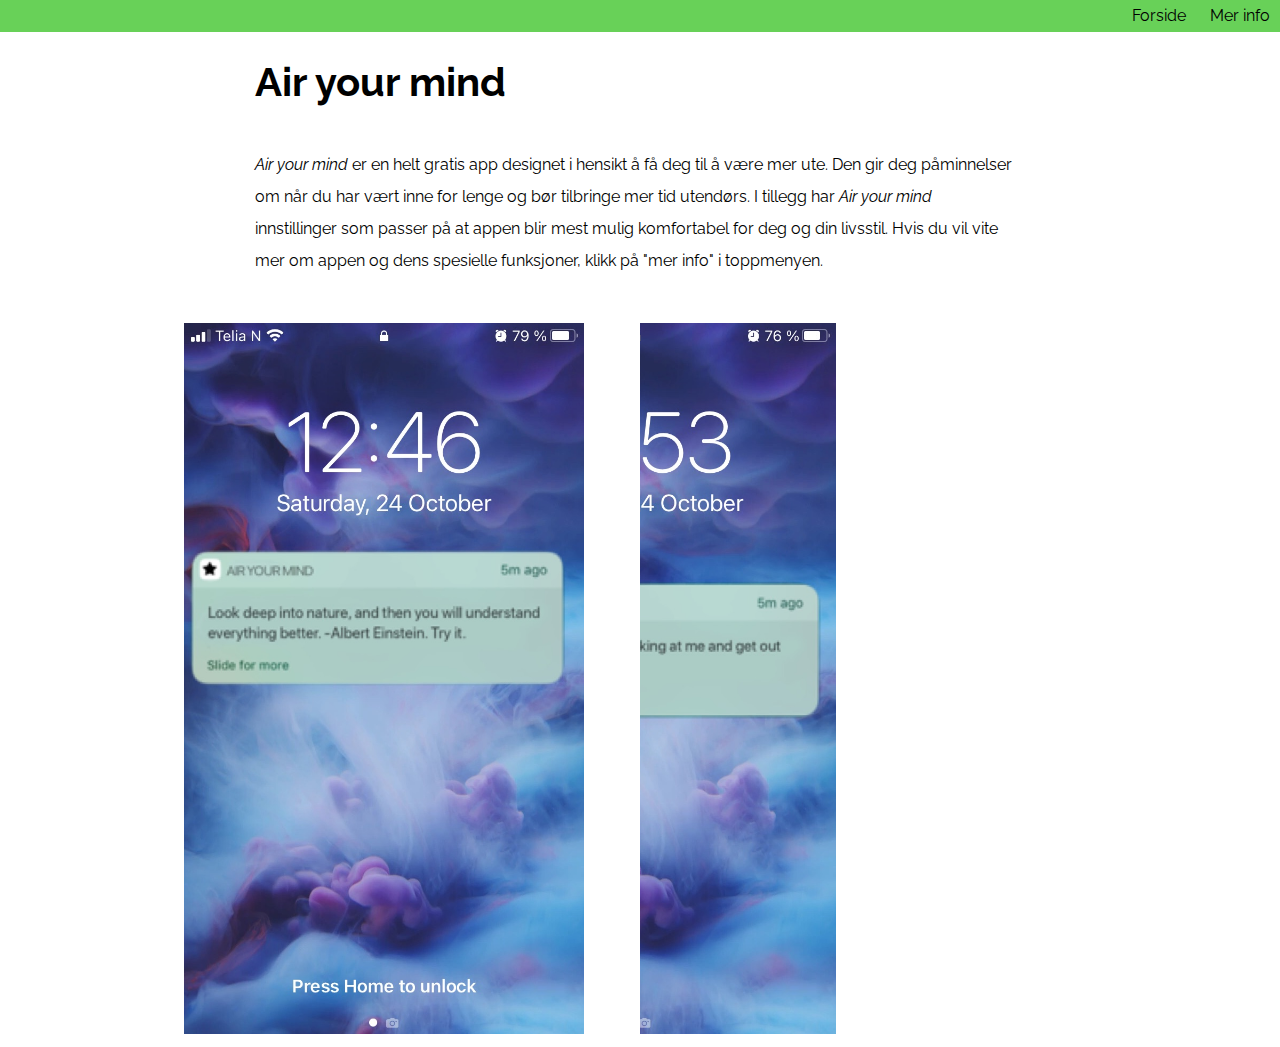
==== index.html @ a31949b9 "Update index.html" ====
<!DOCTYPE html>
<html lang="en">
<head>
	<meta charset="UTF-8">
	<meta name="viewport" content="width=device-width, initial-scale=1.0">
	<title>Air Your Mind</title>
	<link href="https://fonts.googleapis.com/css2?family=Raleway:wght@500&display=swap" rel="stylesheet">
	<!-- kilde: https://fonts.google.com/specimen/Raleway?preview.text=&preview.text_type=custom&sidebar.open=true&selection.family=Raleway:wght@500 -->
	<link rel="stylesheet" type="text/css" href="css/hovedside.css">
</head>
<body>
	<div class="navigation"> <a href="index.html">Forside</a> <a href="html/merinfo.html">Mer info</a> </div>
	<div class="hoveddel"> <h1> Air your mind </h1>

	<p> <i>Air your mind</i> er en helt gratis app designet i hensikt å få deg til å være mer ute.
		Den gir deg påminnelser om når du har vært inne for lenge og bør tilbringe mer tid utendørs.
		I tillegg har <i>Air your mind</i> innstillinger som passer på at appen blir mest mulig komfortabel for deg og din livsstil.
		Hvis du vil vite mer om appen og dens spesielle funksjoner, klikk på "mer info" i toppmenyen.</p>

</div>

<div class="BildeE">
	<img src="bilder/Image-Einstein.jpg" alt="Et bilde av en melding på mobilen som appen sender. Meldingen er på engelsk og sier: Se dypt inn i naturen, da vil du forstå alt bedere. Albert Einstein. Prøv det.">
</div>

<div class="bilde2">
	<img src="bilder/Image-2.jpg" alt="Et bilde av en melding på mobilen som appen sender. Meldingen er på engelsk og sier: Kanskje du skal slutte å se på meg, og komme deg ut isteden?">
</div>

</body>
</html>
---- css/hovedside.css ----
*{font-family: 'Raleway', sans-serif;
margin-left: 0.1px;
line-height: 2;
background-color: white;
color: black;}

body{
padding-bottom: 5px;
}

h1{
	font-size: 40px;
}
h1, h2{
	color: black;
}

.navigation{
   overflow: hidden;
  position: fixed;
  text-align: right;
  top: 0px;
  width: 100%;
	background-color: #68d158;
	z-index: 100;
}

.navigation a{
	padding-right: 10px;
	padding-left: 10px;
	background-color: #68d158;
}
a{
	text-decoration: none;
	color: black;

 }
a:hover{
	color: #084503;
	text-decoration: underline; }


img{
	padding-top: 30px;
	display: block;
		width: 300px;
		margin-left: auto;
		margin-right: auto;

	}


@media only screen and (max-width:599px){
	.hoveddel{ padding-left: 7%;
		padding-right: 7%;
		padding-bottom: 8%;}
		img{ width: 70%; }
}


	@media only screen and (min-width:600px){
		h1{
		padding-top: 2%;
	}
		.hoveddel {padding-left: 20%;
			padding-right: 20%; }
	}


	img{
		width: 400px;
		background-color: none;
	}
.BildeE{

	position: absolute;
	left: 10%;
	right: 50%;
	z-index: 1;


}


}
.bilde2{
position: absolute;
left: 50%;
right: 2%;
z-index: 2;
}


	.bilde1{
		position:absolute;
		left: 15%;
		right:50%;
	}

	.bildeNo{
		position: absolute;
		right: 10%;
		left: 52%;

	}
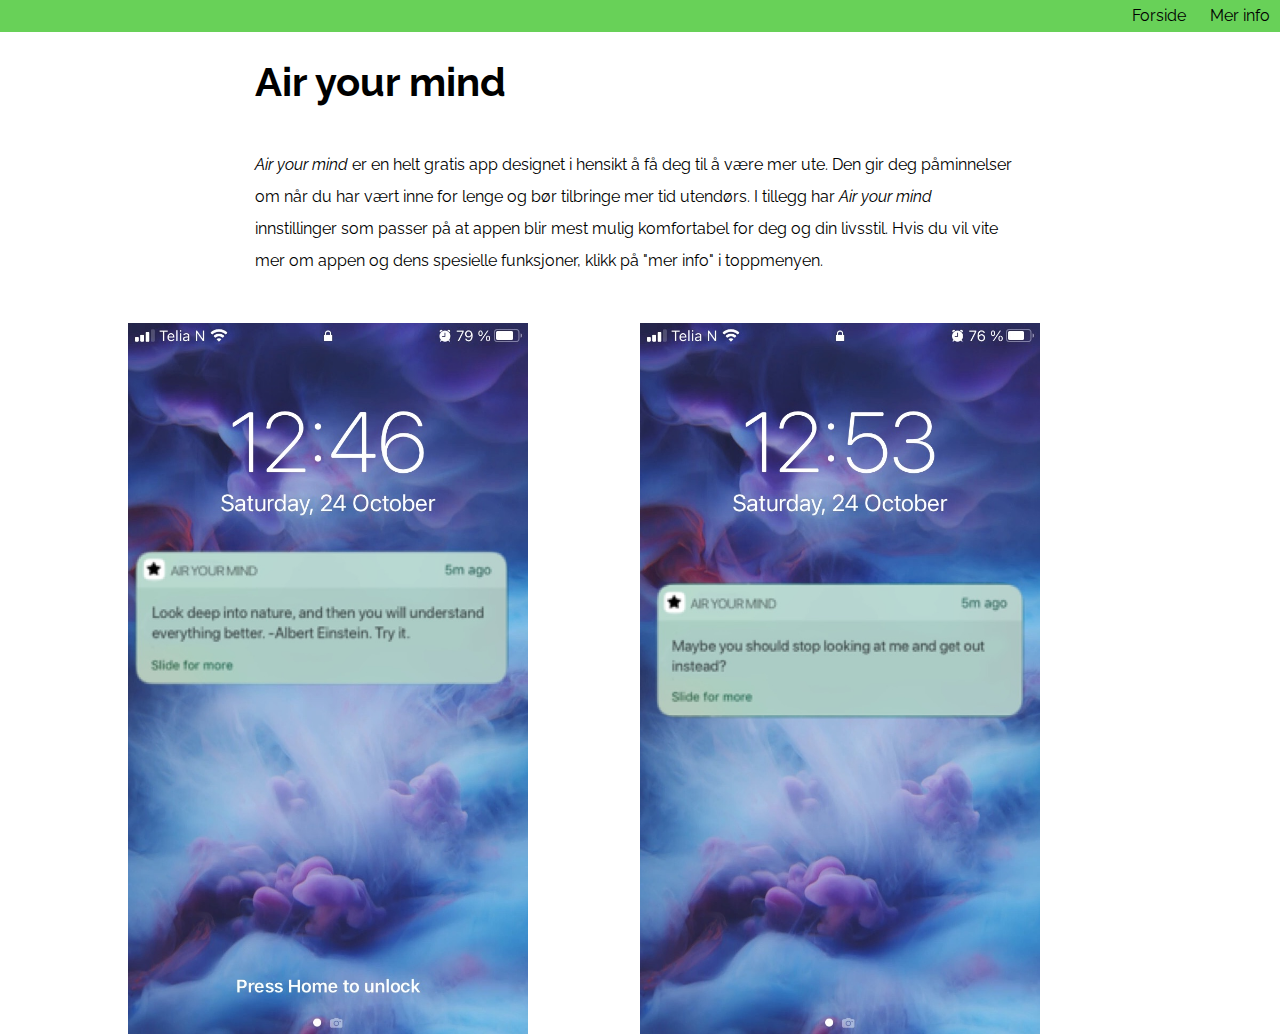
==== commit b0c54f3c: "Update index.html" ====
--- a/index.html
+++ b/index.html
@@ -23,7 +23,7 @@
 	<img src="bilder/Image-Einstein.jpg" alt="Et bilde av en melding på mobilen som appen sender. Meldingen er på engelsk og sier: Se dypt inn i naturen, da vil du forstå alt bedere. Albert Einstein. Prøv det.">
 </div>
 
-<div class="bilde2">
+<div class="Bilde2">
 	<img src="bilder/Image-2.jpg" alt="Et bilde av en melding på mobilen som appen sender. Meldingen er på engelsk og sier: Kanskje du skal slutte å se på meg, og komme deg ut isteden?">
 </div>
 
--- a/css/hovedside.css
+++ b/css/hovedside.css
@@ -46,6 +46,7 @@
 		width: 300px;
 		margin-left: auto;
 		margin-right: auto;
+		background-color: none;
 
 	}
 
@@ -63,43 +64,38 @@
 		padding-top: 2%;
 	}
 		.hoveddel {padding-left: 20%;
-			padding-right: 20%; }
+			padding-right: 20%;
+		z-index: 20;}
 	}
-
-
-	img{
+	img {
 		width: 400px;
 		background-color: none;
 	}
+
 .BildeE{
+	float: left;
+position: absolute;
+left: 10%; right: auto;
 
-	position: absolute;
-	left: 10%;
-	right: 50%;
-	z-index: 1;
+	}
+
+.Bilde2{
+		position: absolute;
+		left: 50%;
 
 
-}
-
-
-}
-.bilde2{
-position: absolute;
-left: 50%;
-right: 2%;
-z-index: 2;
-}
-
-
-	.bilde1{
-		position:absolute;
-		left: 15%;
-		right:50%;
 	}
 
-	.bildeNo{
+.Bilde1{
+
 		position: absolute;
-		right: 10%;
-		left: 52%;
+		left: 30%;
+		top: 80%;
+	}
 
+.BildeNo{
+
+		position: absolute;
+		left: 30%;
+		top: 80%;
 	}
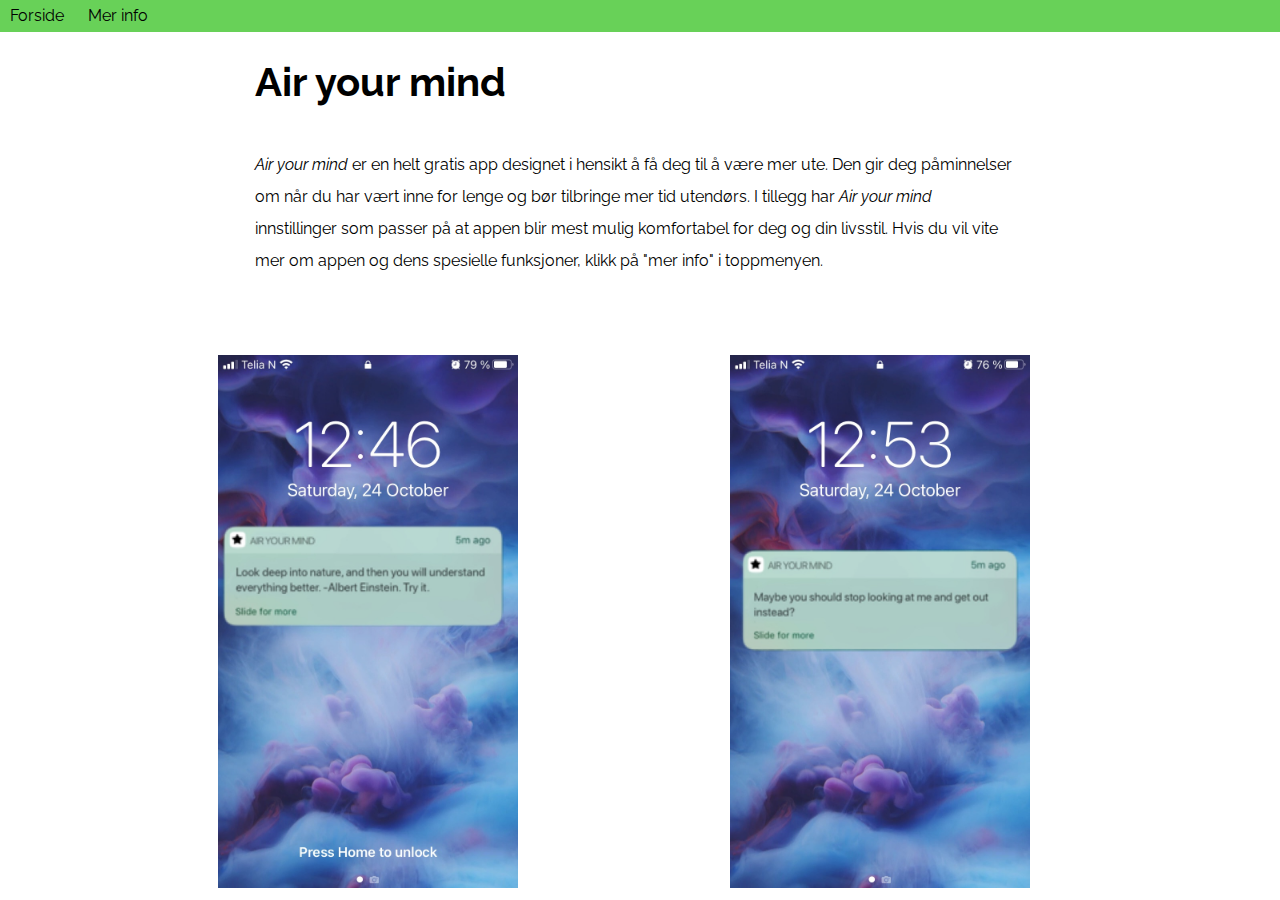
==== commit 632b7bd8: "Update index.html" ====
--- a/index.html
+++ b/index.html
@@ -16,16 +16,16 @@
 		Den gir deg påminnelser om når du har vært inne for lenge og bør tilbringe mer tid utendørs.
 		I tillegg har <i>Air your mind</i> innstillinger som passer på at appen blir mest mulig komfortabel for deg og din livsstil.
 		Hvis du vil vite mer om appen og dens spesielle funksjoner, klikk på "mer info" i toppmenyen.</p>
-
-</div>
-
-<div class="BildeE">
+<br>
+		<div class="BildeE">
 	<img src="bilder/Image-Einstein.jpg" alt="Et bilde av en melding på mobilen som appen sender. Meldingen er på engelsk og sier: Se dypt inn i naturen, da vil du forstå alt bedere. Albert Einstein. Prøv det.">
-</div>
+	</div>
 
 <div class="Bilde2">
 	<img src="bilder/Image-2.jpg" alt="Et bilde av en melding på mobilen som appen sender. Meldingen er på engelsk og sier: Kanskje du skal slutte å se på meg, og komme deg ut isteden?">
 </div>
+</div>
+
 
 </body>
 </html>
--- a/css/hovedside.css
+++ b/css/hovedside.css
@@ -14,11 +14,14 @@
 h1, h2{
 	color: black;
 }
+p{
+	z-index:30;
+}
 
 .navigation{
    overflow: hidden;
   position: fixed;
-  text-align: right;
+  text-align: left;
   top: 0px;
   width: 100%;
 	background-color: #68d158;
@@ -47,6 +50,7 @@
 		margin-left: auto;
 		margin-right: auto;
 		background-color: none;
+		z-index: 1;
 
 	}
 
@@ -54,7 +58,8 @@
 @media only screen and (max-width:599px){
 	.hoveddel{ padding-left: 7%;
 		padding-right: 7%;
-		padding-bottom: 8%;}
+		padding-bottom: 8%; }
+
 		img{ width: 70%; }
 }
 
@@ -68,34 +73,58 @@
 		z-index: 20;}
 	}
 	img {
-		width: 400px;
+		width: 300px;
 		background-color: none;
 	}
 
 .BildeE{
-	float: left;
+
 position: absolute;
-left: 10%; right: auto;
+left: 17%;
 
 	}
 
 .Bilde2{
 		position: absolute;
-		left: 50%;
+		left: 57%;
 
 
 	}
 
-.Bilde1{
+	.Bilde1{
 
-		position: absolute;
-		left: 30%;
-		top: 80%;
+	position: absolute;
+	left: 17%;
+
+		}
+
+	.BildeNo{
+			position: absolute;
+			left: 57%;
 	}
+	@media only screen and (max-width:1000px){
+		.BildeE{
+		position:absolute;
+		left:15%;
+		right:85%;
+		}
 
-.BildeNo{
+		.Bilde2{
+			position: absolute;
+			top: 1200px;
+			left: 15%;
+			right: 85%;}
 
-		position: absolute;
-		left: 30%;
-		top: 80%;
+			.Bilde1{
+			position:absolute;
+			left: 15%;
+			right:85%;
+			}
+
+			.BildeNo{
+				position: absolute;
+				top: 2100px;
+				left: 15%;
+				right: 85%;
+		}
 	}
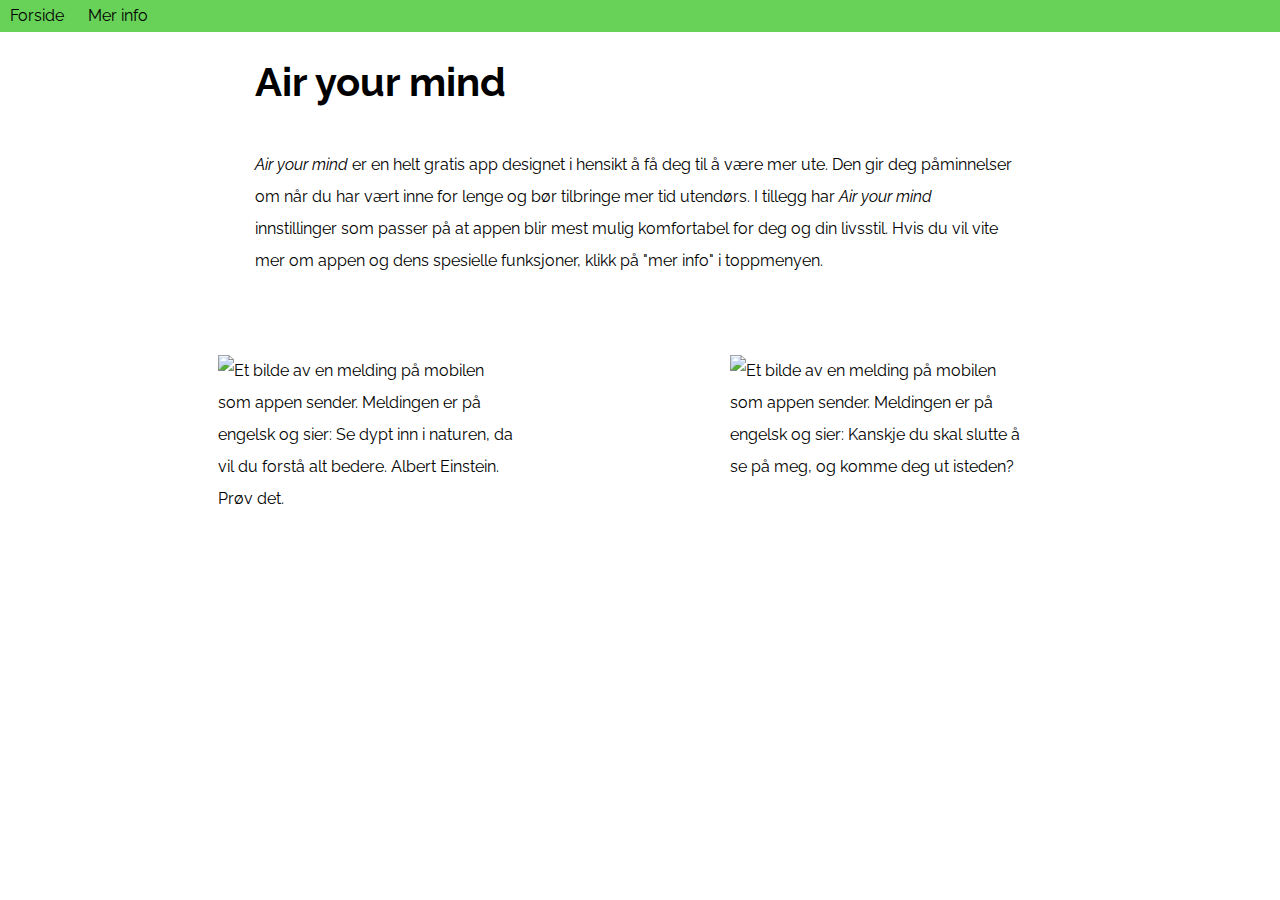
==== commit fd445acb: "Update index.html" ====
--- a/index.html
+++ b/index.html
@@ -18,12 +18,13 @@
 		Hvis du vil vite mer om appen og dens spesielle funksjoner, klikk på "mer info" i toppmenyen.</p>
 <br>
 		<div class="BildeE">
-	<img src="bilder/Image-Einstein.jpg" alt="Et bilde av en melding på mobilen som appen sender. Meldingen er på engelsk og sier: Se dypt inn i naturen, da vil du forstå alt bedere. Albert Einstein. Prøv det.">
+	<img src=".../bilder/Image-Einstein.jpg" alt="Et bilde av en melding på mobilen som appen sender. Meldingen er på engelsk og sier: Se dypt inn i naturen, da vil du forstå alt bedere. Albert Einstein. Prøv det.">
 	</div>
 
 <div class="Bilde2">
-	<img src="bilder/Image-2.jpg" alt="Et bilde av en melding på mobilen som appen sender. Meldingen er på engelsk og sier: Kanskje du skal slutte å se på meg, og komme deg ut isteden?">
+	<img src=".../bilder/Image-2.jpg" alt="Et bilde av en melding på mobilen som appen sender. Meldingen er på engelsk og sier: Kanskje du skal slutte å se på meg, og komme deg ut isteden?">
 </div>
+		<br>
 </div>
 
 
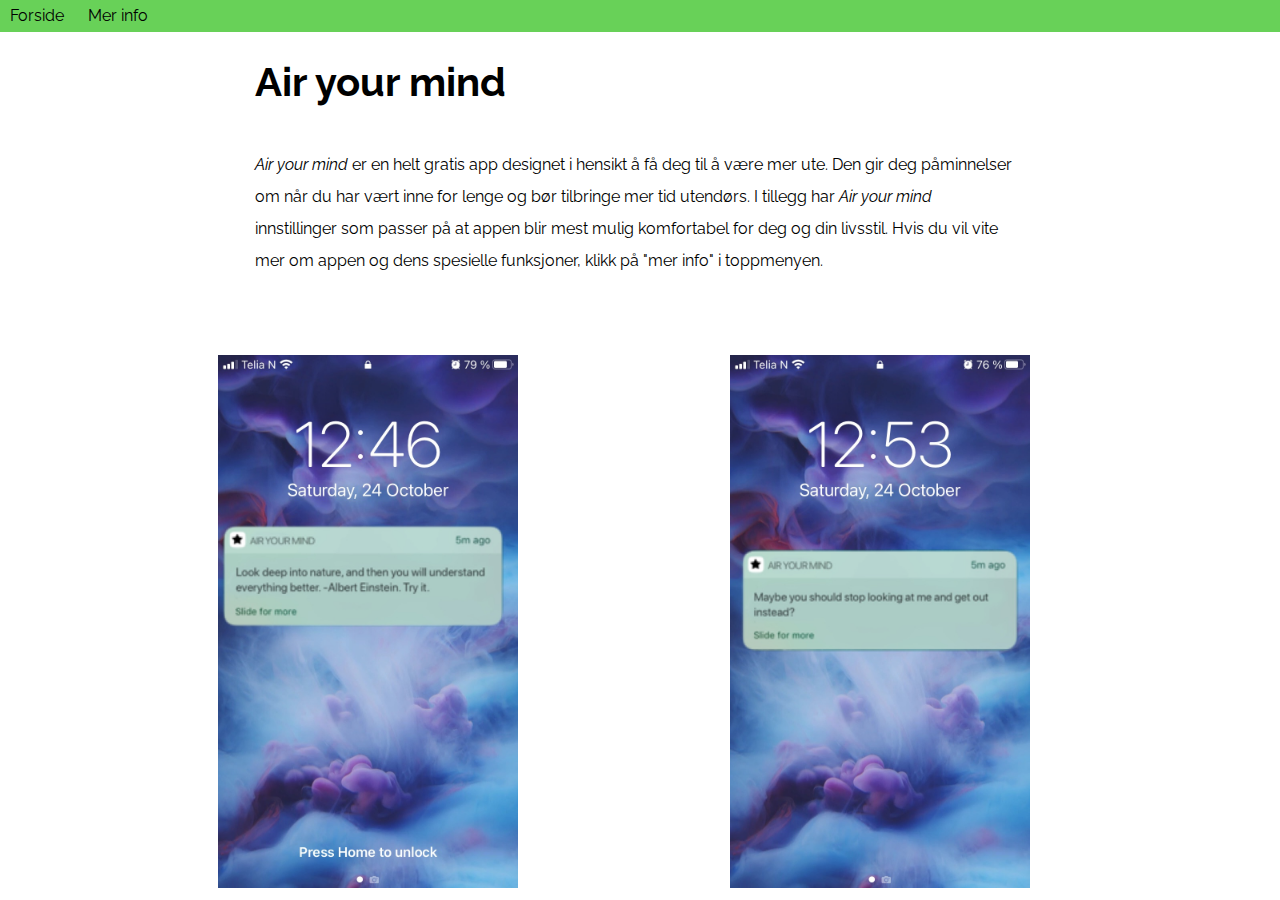
==== commit 0b68376a: "Update index.html" ====
--- a/index.html
+++ b/index.html
@@ -18,11 +18,11 @@
 		Hvis du vil vite mer om appen og dens spesielle funksjoner, klikk på "mer info" i toppmenyen.</p>
 <br>
 		<div class="BildeE">
-	<img src=".../bilder/Image-Einstein.jpg" alt="Et bilde av en melding på mobilen som appen sender. Meldingen er på engelsk og sier: Se dypt inn i naturen, da vil du forstå alt bedere. Albert Einstein. Prøv det.">
+	<img src="bilder/Image-Einstein.jpg" alt="Et bilde av en melding på mobilen som appen sender. Meldingen er på engelsk og sier: Se dypt inn i naturen, da vil du forstå alt bedere. Albert Einstein. Prøv det.">
 	</div>
 
 <div class="Bilde2">
-	<img src=".../bilder/Image-2.jpg" alt="Et bilde av en melding på mobilen som appen sender. Meldingen er på engelsk og sier: Kanskje du skal slutte å se på meg, og komme deg ut isteden?">
+	<img src="bilder/Image-2.jpg" alt="Et bilde av en melding på mobilen som appen sender. Meldingen er på engelsk og sier: Kanskje du skal slutte å se på meg, og komme deg ut isteden?">
 </div>
 		<br>
 </div>
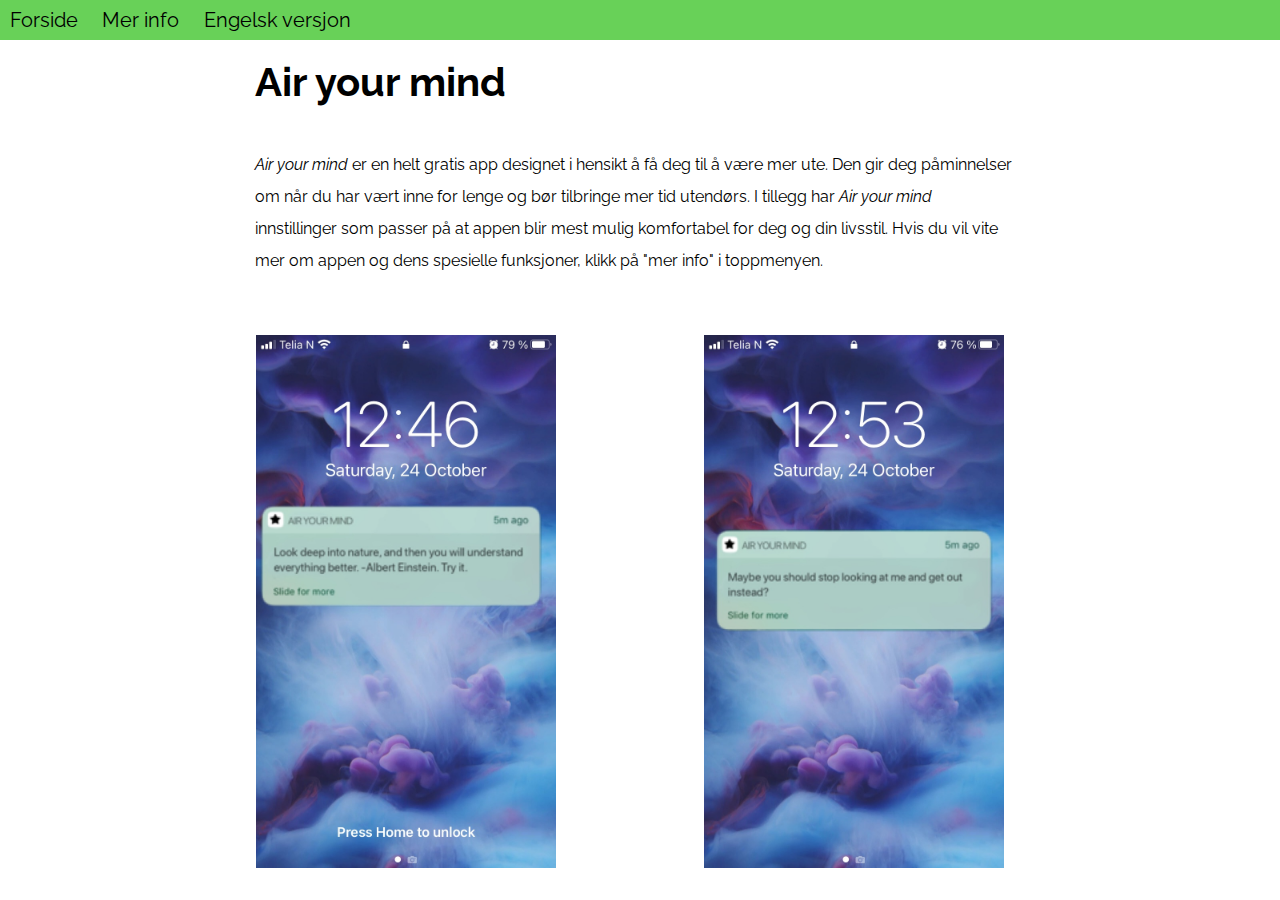
==== commit 7d14bde9: "Update index.html" ====
--- a/index.html
+++ b/index.html
@@ -9,7 +9,7 @@
 	<link rel="stylesheet" type="text/css" href="css/hovedside.css">
 </head>
 <body>
-	<div class="navigation"> <a href="index.html">Forside</a> <a href="html/merinfo.html">Mer info</a> </div>
+	<div class="navigation"> <a href="index.html">Forside</a> <a href="html/merinfo.html">Mer info</a> <a href="html/enghovedside.html">Engelsk versjon</a> </div>
 	<div class="hoveddel"> <h1> Air your mind </h1>
 
 	<p> <i>Air your mind</i> er en helt gratis app designet i hensikt å få deg til å være mer ute.
@@ -24,7 +24,7 @@
 <div class="Bilde2">
 	<img src="bilder/Image-2.jpg" alt="Et bilde av en melding på mobilen som appen sender. Meldingen er på engelsk og sier: Kanskje du skal slutte å se på meg, og komme deg ut isteden?">
 </div>
-		<br>
+	<br>
 </div>
 
 
--- a/css/hovedside.css
+++ b/css/hovedside.css
@@ -4,9 +4,6 @@
 background-color: white;
 color: black;}
 
-body{
-padding-bottom: 5px;
-}
 
 h1{
 	font-size: 40px;
@@ -16,6 +13,10 @@
 }
 p{
 	z-index:30;
+}
+.hoveddel{
+	padding-left: 20%;
+	padding-right: 20%;
 }
 
 .navigation{
@@ -31,6 +32,7 @@
 .navigation a{
 	padding-right: 10px;
 	padding-left: 10px;
+	font-size: 20px;
 	background-color: #68d158;
 }
 a{
@@ -44,7 +46,8 @@
 
 
 img{
-	padding-top: 30px;
+	padding-top: 10px;
+	padding-bottom: 10px;
 	display: block;
 		width: 300px;
 		margin-left: auto;
@@ -55,14 +58,119 @@
 	}
 
 
-@media only screen and (max-width:599px){
+.BildeE{
+
+position: absolute;
+left: 20%;
+
+	}
+
+.Bilde2{
+		position: absolute;
+		left: 55%;
+	}
+
+	.Bilde1{
+		position: absolute;
+	left: 20%;
+	top: 1050px;
+
+		}
+
+	.BildeNo{
+	position: absolute;
+			left: 55%;
+			top: 1050px;
+	}
+
+
+@media only screen and (max-width: 880px){
+	.Bilde1{
+			left: 25%;
+			top: 1200px;
+			}
+			.BildeNo{
+				top: 1750px;
+				left: 25%;
+				
+		}
+
+			.Bilde1{
+			left: 30%;
+			top: 1180px;
+		
+			}
+
+			.BildeNo{
+				left: 30%;
+				top: 1750px;
+				
+		}
+
+
+}
+
+@media only screen and (max-width: 720px){
+	.BildeE{
+		left:17%;
+		right:30%;
+		top: 450px;
+		}
+
+
+		.Bilde2{
+			left: 17%;
+			right: 30%;}
+
+			.Bilde1{
+			left: 25%;
+			top: 1265px;
+		
+			}
+
+			.BildeNo{
+				left: 25%;
+				top: 1830px;
+				
+		}
+}
+
+@media only screen and (max-width: 658px){
+	.Bilde1{
+			left: 22%;
+			top: 1300px;
+			position: static;
+			}
+
+			.BildeNo{
+				left: 22%;
+				top: 1850px;
+				position: static;	
+		}
+
+}
+
+@media only screen and (max-width: 540px){
+	.Bilde1{
+			left: 22%;
+			position: static;
+			}
+
+			.BildeNo{
+				left: 22%;
+				position: static;
+				
+		}
+
+}
+
+	@media only screen and (max-width:599px){
 	.hoveddel{ padding-left: 7%;
 		padding-right: 7%;
 		padding-bottom: 8%; }
 
 		img{ width: 70%; }
 }
-
 
 	@media only screen and (min-width:600px){
 		h1{
@@ -72,59 +180,11 @@
 			padding-right: 20%;
 		z-index: 20;}
 	}
+
+
 	img {
 		width: 300px;
 		background-color: none;
 	}
 
-.BildeE{
-
-position: absolute;
-left: 17%;
-
-	}
-
-.Bilde2{
-		position: absolute;
-		left: 57%;
-
-
-	}
-
-	.Bilde1{
-
-	position: absolute;
-	left: 17%;
-
-		}
-
-	.BildeNo{
-			position: absolute;
-			left: 57%;
-	}
-	@media only screen and (max-width:1000px){
-		.BildeE{
-		position:absolute;
-		left:15%;
-		right:85%;
-		}
-
-		.Bilde2{
-			position: absolute;
-			top: 1200px;
-			left: 15%;
-			right: 85%;}
-
-			.Bilde1{
-			position:absolute;
-			left: 15%;
-			right:85%;
-			}
-
-			.BildeNo{
-				position: absolute;
-				top: 2100px;
-				left: 15%;
-				right: 85%;
-		}
-	}
+}
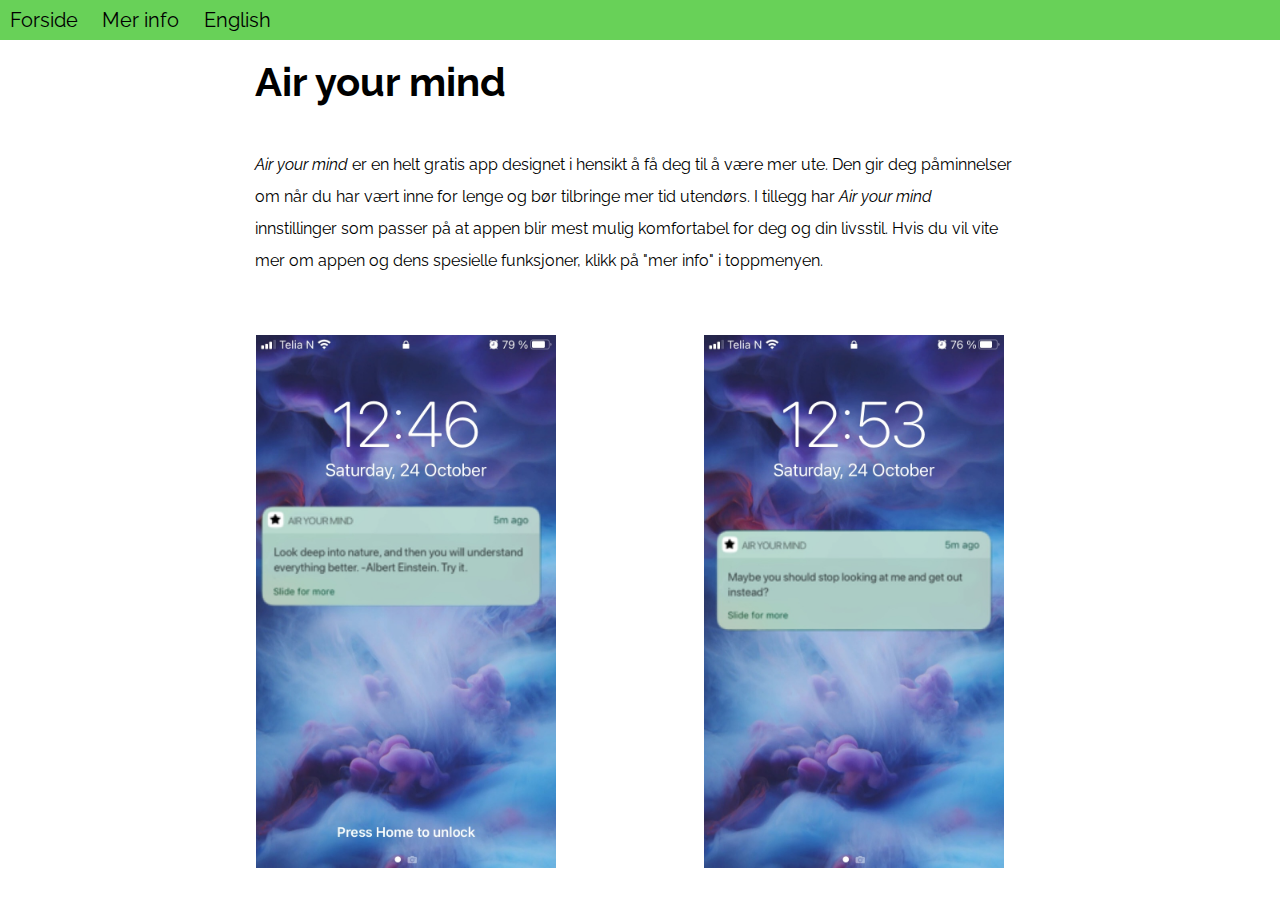
==== commit da19240d: "Update index.html" ====
--- a/index.html
+++ b/index.html
@@ -9,7 +9,7 @@
 	<link rel="stylesheet" type="text/css" href="css/hovedside.css">
 </head>
 <body>
-	<div class="navigation"> <a href="index.html">Forside</a> <a href="html/merinfo.html">Mer info</a> <a href="html/enghovedside.html">Engelsk versjon</a> </div>
+	<div class="navigation"> <a href="index.html">Forside</a> <a href="html/merinfo.html">Mer info</a> <a href="html/enghovedside.html">English</a> </div>
 	<div class="hoveddel"> <h1> Air your mind </h1>
 
 	<p> <i>Air your mind</i> er en helt gratis app designet i hensikt å få deg til å være mer ute.
--- a/css/hovedside.css
+++ b/css/hovedside.css
@@ -72,55 +72,86 @@
 
 	.Bilde1{
 		position: absolute;
+		top: 890px;
 	left: 20%;
-	top: 1050px;
-
-		}
-
-	.BildeNo{
-	position: absolute;
-			left: 55%;
-			top: 1050px;
-	}
-
-
-@media only screen and (max-width: 880px){
-	.Bilde1{
+	
+
+		}
+
+	.BildeNo{
+		position: absolute;
+	top: 890px;
+			left: 55%;
+	
+	}
+
+	@media only screen and (max-width: 1120px){
+		.Bilde1{
+		position: absolute;
+		top: 950px;
+	left: 20%;}
+
+	.BildeNo{
+		position: absolute;
+	top: 950px;
+			left: 55%;
+	
+	}
+
+	}
+
+	@media only screen and (max-width: 950px){
+		.Bilde1{
+		position: absolute;
+		top: 970px;
+	left: 20%;}
+
+	.BildeNo{
+		position: absolute;
+	top: 970px;
+			left: 55%;
+	
+	}
+
+	}
+
+
+@media only screen and (max-width: 935px){
+	.Bilde1{
+		position: static;
+		left: 20%;
+		}
+
+	.BildeNo{
+		position: static;
+		left: 55%;
+	
+	}
+
+	.BildeE{
+		left:55%;
+		position: static;
+		}
+
+
+		.Bilde2{
+			left: 55%;
+			position: static;}
+
+
+}
+
+@media only screen and (max-width: 720px){
+
+	.BildeE{
+		left:25%;
+		top: 450px;
+		}
+
+
+		.Bilde2{
 			left: 25%;
-			top: 1200px;
-			}
-			.BildeNo{
-				top: 1750px;
-				left: 25%;
-				
-		}
-
-			.Bilde1{
-			left: 30%;
-			top: 1180px;
-		
-			}
-
-			.BildeNo{
-				left: 30%;
-				top: 1750px;
-				
-		}
-
-
-}
-
-@media only screen and (max-width: 720px){
-	.BildeE{
-		left:17%;
-		right:30%;
-		top: 450px;
-		}
-
-
-		.Bilde2{
-			left: 17%;
-			right: 30%;}
+			top: 1000px;}
 
 			.Bilde1{
 			left: 25%;
@@ -148,6 +179,18 @@
 				position: static;	
 		}
 
+		.BildeE{
+		left:25%;
+		top: 450px;
+		
+		}
+
+
+		.Bilde2{
+			left: 25%;
+			top: 1000px;
+			}
+
 }
 
 @media only screen and (max-width: 540px){
@@ -162,6 +205,16 @@
 				
 		}
 
+		.BildeE{
+		left:18%;
+		top: 450px;	
+		}
+
+		.Bilde2{
+			left: 18%;
+			top: 1000px;
+			}
+
 }
 
 	@media only screen and (max-width:599px){
